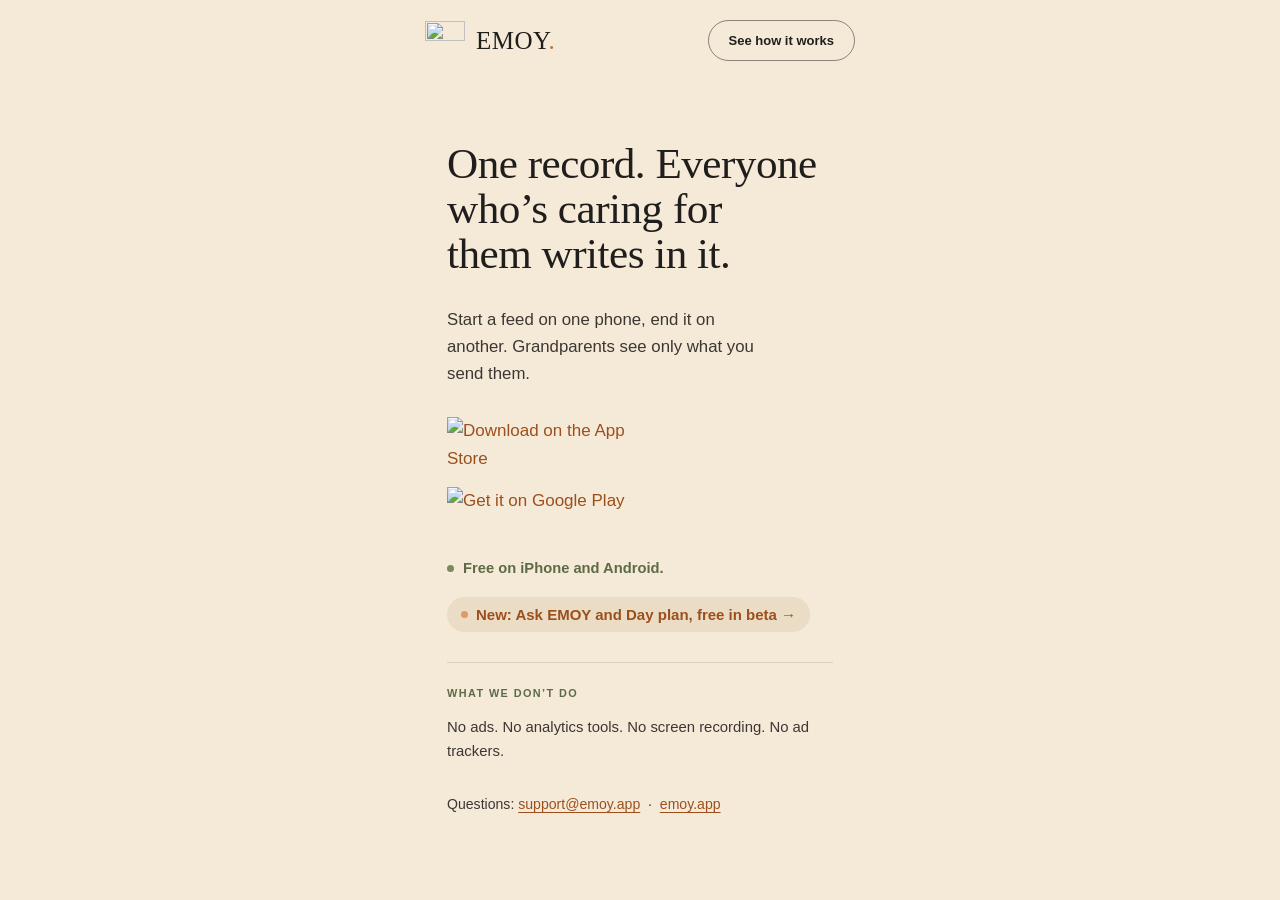
==== get.html @ 20e8880d "Publish site/ from norijoa/family-circle-app@e83fc0d Generated by the publish-site workflow. The sou" ====
<!doctype html>
<html lang="en">
<head>
<meta charset="utf-8">
<meta name="viewport" content="width=device-width, initial-scale=1">
<title>Get EMOY</title>
<meta name="description" content="EMOY — one shared baby record every caregiver writes to. You choose what leaves the household.">
<link rel="canonical" href="https://emoy.app/get">

<!-- link previews: this URL gets pasted into messages a lot -->
<meta property="og:title" content="Get EMOY">
<meta property="og:description" content="One shared baby record every caregiver writes to. You choose what leaves the household.">
<meta property="og:image" content="https://emoy.app/mark.png">
<meta property="og:url" content="https://emoy.app/get">
<meta property="og:type" content="website">
<meta name="twitter:card" content="summary">

<link rel="stylesheet" href="style.css">
<link rel="icon" href="icon.png">
<!-- Caprasimo + Figtree, SELF-HOSTED. The source draft of this page loaded them
     from fonts.googleapis.com, which would have put a third-party request on the
     one page that says "No ad trackers" four lines further down. That
     trade was already made once for the landing page — see the @font-face
     comment in style.css — and the answer is the same here. -->
<link rel="preload" href="fonts/figtree-latin-var.woff2" as="font" type="font/woff2" crossorigin>
<link rel="preload" href="fonts/caprasimo-latin-400.woff2" as="font" type="font/woff2" crossorigin>

<style>
/* This page carries the site's own header — brand left, one pill right — and
   nothing else of the site's chrome: no beta banner, no footer grid. (It was
   fully chrome-free until 2026-09-17; Ayden asked for the brand and the "See
   how it works" link to sit where they do on every other page.) It is a link
   target pasted into messages, so everything below the header is either a
   store link or a reason to tap one, and the layout is this page's own.

   body.lp is required, not decorative: style.css's legal-page layer is scoped
   to body:not(.lp) and carries a prefers-color-scheme dark mode. Without .lp a
   dark-mode visitor would get ink tokens under this page's cream design.

   Colour values are this page's own rather than var(--accent) and friends. They
   are the same hexes the .lp tokens hold today; keeping them literal is what
   the page was designed against, and it keeps a future token change from
   quietly restyling a conversion page nobody re-checks.

   The selector is body.lp.lp-get, NOT .lp-get: --ink, --body, --rule and the
   two sage tokens are also declared by body.lp (0,1,1) on this same element, so
   a bare .lp-get (0,1,0) loses every one of them. Caught by reading
   getComputedStyle out of the live page — --rule had already silently become
   the site's #ddcfb6 hairline instead of this page's translucent one. */
body.lp.lp-get{
  --cream:#f5ead8; --sand:#ebddc5; --ink:#201e1d; --body:#3c3733;
  --terra:#c67139; --terra-deep:#9c4f1d; --sage:#7a8a5e; --sage-deep:#5c6b45;
  --rule:rgba(60,55,51,.16);
}
/* Column, not centred: the site header sits at the top and main takes the rest
   and centres its own contents inside it. That keeps this page vertically
   centred the way it was while gaining the header every other page has. */
body.lp-get{
  background:var(--cream); color:var(--body);
  font:400 17px/1.6 "Figtree",-apple-system,"Segoe UI",sans-serif;
  min-height:100dvh; display:flex; flex-direction:column;
  -webkit-font-smoothing:antialiased;
}
/* The shared .site-header is built for a 1144px landing page; here it only has
   to agree with main's 430px column, so it borrows the same measure. */
.lp-get .site-header{max-width:474px; padding:20px 22px; width:100%}
/* style.css gives .nav width:100% below 560px so the landing page's SIX nav
   items get their own row under the brand. This header has one pill, and the
   ask was for it beside the mark, so it keeps its intrinsic width — (0,2,0)
   against that rule's (0,1,0), which wins regardless of the media query. */
.lp-get .nav{width:auto}
.lp-get main{
  width:100%; max-width:430px; margin:0 auto; flex:1;
  display:flex; flex-direction:column; justify-content:center; gap:30px;
  padding:16px 22px 40px;
}
/* margin-bottom:0 overrides .lp h1's heading gap — the stack's flex gap owns
   the spacing on this page, and the two would otherwise add up. */
.lp-get h1{
  font-family:Caprasimo,Georgia,serif; font-weight:400;
  font-size:clamp(2.1rem,8vw,2.7rem); line-height:1.04;
  letter-spacing:-.012em; color:var(--ink); text-wrap:balance; margin-bottom:0;
}
.lp-get .sub{font-size:1.05rem; color:var(--body); max-width:34ch}

/* align-items:flex-start so each badge sizes to its own content: both are
   fixed-aspect images that must not be stretched.
   gap:16px is not arbitrary: Apple and Google both ask for clear space of a
   QUARTER of the badge's height around it, and both badges are 54px tall.
   style.css makes the same allowance for .badge-note on the homepage. */
.lp-get .actions{display:flex; flex-direction:column; align-items:flex-start; gap:16px}

/* The two store badges, both exactly 182×54 like the homepage's: Google's
   official badge unmodified, and Apple's widened to Google's proportions from
   Apple's own paths (badges/app-store-wide.svg). Neither carries
   promoted/demoted styling because neither can: the artwork is fixed.
   Detection expresses rank by ORDER alone. */
.lp-get .store-link{display:inline-flex; align-items:center; border-radius:10px}
.lp-get .store-link img{display:block; height:54px; width:auto}
.lp-get .store-link:focus-visible{outline:2px solid var(--terra-deep); outline-offset:3px}

/* Order lives HERE, not in an inline style attribute. Inline beats every
   selector, so `style="order:1"` on the badge silently defeated the .android
   swap below — caught by reading the computed order in both states. */
.lp-get #btn-ios{order:1}
.lp-get #btn-android{order:2}

.lp-get .note{
  order:3;
  font-size:.92rem; color:var(--sage-deep); font-weight:600;
  display:flex; gap:9px; align-items:flex-start;
}
.lp-get .note .dot{
  width:7px;height:7px;border-radius:99px;background:var(--sage);
  flex:none;margin-top:.52em;
}

/* After the note whatever the platform order; the actions' 16px gap replaces
   the hero's margin-top. */
.lp-get .beta-teaser{order:4; margin-top:0}
.lp-get .beta-teaser:focus-visible{outline:2px solid var(--terra-deep); outline-offset:3px}

.lp-get .claims{
  border-top:1px solid var(--rule); padding-top:22px;
  display:flex; flex-direction:column; gap:7px;
}
.lp-get .claims p{font-size:.93rem; color:var(--body)}
.lp-get .claims b{
  display:block; font-size:.68rem; font-weight:700; letter-spacing:.13em;
  text-transform:uppercase; color:var(--sage-deep); margin-bottom:6px;
}
.lp-get footer{font-size:.88rem}
.lp-get footer a{color:var(--terra-deep); text-underline-offset:3px; text-decoration:underline}

/* platform swap. Default = the App Store badge first. JS moves Google Play
   first only when we detect Android, so with JS off or on a bot, everyone
   still gets both working badges. Both are official artwork that cannot
   restyle, so rank is carried by ORDER alone (this was ORDER for the badge
   and FILL for a text button until the Play badge arrived, 2026-10-16). */
.lp-get.android #btn-ios{order:2}
.lp-get.android #btn-android{order:1}
</style>
</head>

<body class="lp lp-get unknown">

<!-- The site's own header, same markup and classes as / and the old /invite,
     so the brand sits where it does on every other page. It replaces the 66px
     mark that used to float above the headline — the mark is in the header
     now, and showing it twice on one short page was the cost of not having a
     header at all. -->
<header class="site-header">
  <a class="brand" href="/">
    <img src="mark.png" alt="" width="40" height="40">
    <span class="wordmark">EMOY<span class="dot">.</span></span>
  </a>
  <nav class="nav" aria-label="About this app">
    <a class="pill pill-outline pill-sm" href="/">See how it works</a>
  </nav>
</header>

<main>

  <div>
    <h1>One record. Everyone who&rsquo;s caring for them writes in it.</h1>
  </div>
  <p class="sub">Start a feed on one phone, end it on another. Grandparents see only what you send them.</p>

  <div class="actions">

    <a class="store-link" id="btn-ios"
       href="https://apps.apple.com/us/app/emoy/id6805184110">
      <img src="badges/app-store-wide.svg" alt="Download on the App Store" width="182" height="54">
    </a>

    <!-- The public Play listing (live 2026-10-16), behind Google's official
         badge — the same treatment as the App Store badge above. It replaced
         the beta mailto every Android route used while Android was
         invite-only. No referrer or UTM: the site promises no analytics. -->
    <a class="store-link" id="btn-android"
       href="https://play.google.com/store/apps/details?id=com.ajltesting.familycircle">
      <img src="badges/google-play.svg" alt="Get it on Google Play" width="182" height="54">
    </a>

    <p class="note"><span class="dot"></span><span id="status">Free on iPhone and Android.</span></p>

    <!-- The homepage hero's teaser (Ayden, 2026-10-20), landing on the
         homepage's "What's new in 1.0.3" band. -->
    <a class="beta-teaser" href="/#s-new"><span class="beta-dot" aria-hidden="true"></span>New: Ask EMOY and Day plan, free in beta&nbsp;&rarr;</a>
  </div>

  <div class="claims">
    <p><b>What we don&rsquo;t do</b></p>
    <p>No ads. No analytics tools. No screen recording. No ad trackers.</p>
  </div>

  <footer>Questions: <a href="mailto:support@emoy.app">support@emoy.app</a> &nbsp;&middot;&nbsp; <a href="/">emoy.app</a></footer>

</main>

<script>
(function () {
  var ua = navigator.userAgent || "";
  var isIOS = /iPad|iPhone|iPod/.test(ua) ||
              (navigator.platform === "MacIntel" && navigator.maxTouchPoints > 1); // iPadOS
  var isAndroid = /Android/.test(ua);
  var b = document.body;

  // classList.add, not className =. The draft replaced the whole class
  // attribute, which here would drop `lp lp-get` and take the page's styling
  // with it. Same detection, same outcome, one class added.
  if (isIOS) {
    b.classList.remove("unknown");
    b.classList.add("ios");
    document.getElementById("status").textContent =
      "Free. On Android too — Google Play is below.";
  } else if (isAndroid) {
    b.classList.remove("unknown");
    b.classList.add("android");                    // promotes the Android button
    document.getElementById("status").textContent =
      "Free on Google Play. iPhone is on the App Store.";
  }
  // desktop, bots and JS-off keep the default: iOS primary, Android secondary,
  // both links working. Nothing is ever hidden behind detection.
})();
</script>
</body>
</html>
---- style.css ----
/* EMOY legal pages. Same Organic palette as the app (src/lib/theme.ts) so the
   privacy policy does not look like it belongs to a different product than the
   app that links to it. Values copied from the theme's light and dark sets. */
:root {
  --bg: #ebddc5;
  --card: #f5ead8;
  --text: #201e1d;
  --muted: #6b6357;
  --faint: #a19786;
  --kicker: #9c4f1d;
  --accent: #c67139;
  --hairline: #e0d2b8;

  /* Organic's space scale, which src/lib/theme.ts already carries value for
     value: 4.4 x {1,2,3,4,6,8}. The site had adopted Organic's COLOURS and
     nothing else, so every gap on the page was chosen per section. Named by
     the multiplier so the series is legible and so --space-10 reads as a
     member of it rather than another one-off: the two card grids need a step
     above 35.2, and 44 is the scale continued by its own ratio. */
  --space-1: 4.4px;
  --space-2: 8.8px;
  --space-3: 13.2px;
  --space-4: 17.6px;
  --space-6: 26.4px;
  --space-8: 35.2px;
  --space-10: 44px;

  /* Organic's type scale — the same system src/lib/theme.ts and the app
     already use: 13 · 16 · 20 · 25 · 32 · 42, a ~1.27 modular ratio, with
     Organic's 15px body alongside it. The site had adopted Organic's COLOURS
     and its space scale and nothing else, so all 15 of its font-size clamps
     were chosen per section and no two shared a ratio.

     --type-7 (53) is the scale continued by its own ratio, for the hero only.
     The step above it (~68) is deliberately absent: h1 was already tried at
     70px and cut back on 2026-09-09 for shouting, and 62 -> 53 continues that
     decision rather than reopening it. */
  --type-1: 13px;
  --type-2: 16px;
  --type-3: 20px;
  --type-4: 25px;
  --type-5: 32px;
  --type-6: 42px;
  --type-7: 53px;
  --type-body: 15px;

  /* Fluid roles. Every clamp interpolates between two ADJACENT scale steps,
     so both ends land on the scale; the vw term now only decides where
     between them a given width falls, and can no longer invent a size. */
  --t-hero: clamp(var(--type-6), 7.6vw, var(--type-7));
  --t-display: clamp(var(--type-5), 4.8vw, var(--type-6));
  --t-h2: clamp(var(--type-4), 4.2vw, var(--type-5));
  --t-h3: clamp(var(--type-3), 3vw, var(--type-4));
  --t-h4: clamp(var(--type-2), 1.6vw, var(--type-3));
  --t-lede: clamp(var(--type-2), 1.5vw, var(--type-3));
  --t-body: var(--type-2);
  --t-pill: clamp(var(--type-body), 1.6vw, var(--type-2));
}
@media (prefers-color-scheme: dark) {
  :root {
    --bg: #211d19;
    --card: #2b2621;
    --text: #f0e6d6;
    --muted: #c8bba7;
    --faint: #9d9082;
    --kicker: #e09a63;
    --accent: #e09a63;
    --hairline: #3a332c;
  }
}
* { box-sizing: border-box; }
body:not(.lp) {
  margin: 0;
  background: var(--bg);
  color: var(--text);
  font: 16px/1.65 -apple-system, BlinkMacSystemFont, "Segoe UI", Helvetica, Arial, sans-serif;
  -webkit-text-size-adjust: 100%;
}
body:not(.lp) header, body:not(.lp) main, body:not(.lp) footer { max-width: 720px; margin: 0 auto; padding: 0 22px; }
body:not(.lp) header { padding-top: 34px; padding-bottom: 10px; }
.brand { display: inline-flex; align-items: center; gap: 10px; text-decoration: none; }
/* The mark was a hard 34px and the wordmark a hard 19px, which is legible in a
   desktop header and nearly invisible on a phone — the width/height attributes
   in the HTML are intrinsic hints, and nothing was overriding them. Both now
   scale with the viewport, clamped so they never outgrow the header either. */
.brand img { width: clamp(32px, 8.5vw, 40px); height: auto; }
/* The legal pages go dark with the system, and the day mark is ink on
   transparent: invisible on --bg #211d19 (2026-09-30). They swap in the app's
   own night mark (assets/icon/emoy-mark-night@3x.png) with <picture>. The
   <picture> is the flex item, so it must not sit on a text baseline. */
.brand picture { display: flex; }
.wordmark {
  font-size: var(--t-h3); font-weight: 700;
  letter-spacing: .5px; color: var(--text);
}
.dot { color: var(--accent); }
body:not(.lp) main { padding-bottom: 40px; }
body:not(.lp) h1 { font-size: var(--type-5); line-height: 1.25; margin: 26px 0 6px; }
body:not(.lp) h2 { font-size: var(--type-3); margin: 36px 0 8px; }
body:not(.lp) h3 { font-size: var(--type-2); margin: 26px 0 6px; }
body:not(.lp) p { margin: 12px 0; }
body:not(.lp) ul { margin: 12px 0; padding-left: 22px; }
body:not(.lp) li { margin: 6px 0; }
body:not(.lp) a { color: var(--kicker); }
body:not(.lp) code {
  background: var(--card); border-radius: 5px; padding: 1px 5px;
  font-size: .9em; font-family: ui-monospace, SFMono-Regular, Menlo, monospace;
}
body:not(.lp) blockquote {
  margin: 18px 0; padding: 14px 18px; background: var(--card);
  border-left: 3px solid var(--accent); border-radius: 0 12px 12px 0;
  color: var(--muted);
}
/* Tables must scroll rather than force the page sideways on a phone. */
body:not(.lp) table {
  display: block; overflow-x: auto; width: 100%;
  border-collapse: collapse; margin: 18px 0; font-size: var(--type-body);
}
body:not(.lp) th, body:not(.lp) td { text-align: left; padding: 9px 14px 9px 0; border-bottom: 1px solid var(--hairline); }
body:not(.lp) th { color: var(--muted); font-size: var(--type-1); text-transform: uppercase; letter-spacing: 1px; }
body:not(.lp) footer {
  border-top: 1px solid var(--hairline); padding-top: 18px; padding-bottom: 44px;
  color: var(--faint); font-size: var(--type-1);
  display: flex; flex-wrap: wrap; gap: 18px;
}
body:not(.lp) footer a { color: var(--muted); text-decoration: none; }
body:not(.lp) footer a:hover { color: var(--kicker); }

/* ═══════════════════════════════════════════════════════════════════════════
   LANDING PAGE (body.lp) — site/index.html

   Everything above is the two generated legal pages and is scoped to
   body:not(.lp). The split matters for one specific reason: the legal pages
   have a prefers-color-scheme dark mode and this page deliberately does not
   (the night variant was explored and cancelled). Sharing one unscoped
   `body { background: var(--bg) }` would have handed a dark-mode visitor an
   ink background under light-mode tokens.

   Values are the app's shipped ones from src/lib/theme.ts. The site matches
   the app, not the other way round.
   ═══════════════════════════════════════════════════════════════════════════ */

/* Self-hosted, latin subset only. The page's privacy section says there are no
   third-party trackers on it; loading the stylesheet from Google left one
   external request on exactly that page. No cookies were involved, but the
   request still left the visitor's browser, and the honest fix costs 40 KB.

   Figtree is a VARIABLE font — one file covers 400-800, which is why there are
   two files here and not six. */
@font-face {
  font-family: "Caprasimo"; font-style: normal; font-weight: 400; font-display: swap;
  src: url("fonts/caprasimo-latin-400.woff2") format("woff2");
}
@font-face {
  font-family: "Figtree"; font-style: normal; font-weight: 400 800; font-display: swap;
  src: url("fonts/figtree-latin-var.woff2") format("woff2");
}

body.lp {
  /* Light ground */
  --ground: #f5ead8;
  --surface: #ebddc5;
  --surface-2: #e0d0b4;
  --ink: #201e1d;
  --body: #3c3733;
  --muted: #6b6357;
  --faint: #a19786;
  --rule: #ddcfb6;
  --rule-on-surface: #e0d2b8;
  --accent: #c67139;
  --accent-deep: #9c4f1d;
  --sage: #7a8a5e;
  --sage-deep: #5c6b45;

  /* Ink ground — the privacy section only */
  --ink-ground: #211d19;
  --ink-surface: #2b2621;
  --ink-cream: #f0e6d6;
  --ink-secondary: #d5c9b5;
  --ink-muted: #9d9082;
  --ink-accent: #e09a63;

  /* One horizontal padding value, shared by the sections and by the phone
     rail's negative margin — they have to agree or the rail will not bleed
     cleanly to the page edge. */
  --pad-x: clamp(20px, 5vw, 48px);
  --pad-y: clamp(44px, 4.6vw, 66px);
  --measure: 1144px;
  /* Prose gets its own width, in CHARACTERS rather than pixels. --measure is
     the GRID's width and is right for a three-card row; running a paragraph
     to the same edge gave ~100-character lines, which is roughly a third
     wider than anyone reads comfortably. */
  --measure-prose: 58ch;

  margin: 0;
  background: var(--ground);
  color: var(--body);
  font: 400 16px/1.6 "Figtree", system-ui, -apple-system, sans-serif;
  -webkit-text-size-adjust: 100%;
}

.lp *, .lp *::before, .lp *::after { box-sizing: border-box; }
.lp h1, .lp h2, .lp h3 {
  font-family: "Caprasimo", Georgia, serif;
  font-weight: 400;               /* Caprasimo ships one weight; never bold it */
  color: var(--ink);
}
/* THE RESETS WEIGH NOTHING. `.lp p` and `.lp ul, .lp ol` were (0,1,1), so
   every single-class rule that gave a p, ul or ol a margin lost to them,
   whatever the source order — fifteen declared margins had never rendered
   (every kicker's gap, the role lists, the signature, the exception box...),
   and `.band > *` lost its centring on text but not on grids, which put the
   page on three left edges. :where() drops the resets to (0,0,1), so any
   class rule now beats them as written. `.lp a` is left as it was: every
   rule that fought it has already been qualified, and none is dead. */
:where(.lp) :where(h1, h2, h3, p, ul, ol) { margin: 0; }
:where(.lp) :where(ul, ol) { padding: 0; list-style: none; }
/* SPACE AFTER A HEADING TRACKS THE HEADING, at about 0.43 of its own size —
   the ratio h1 already used (26 under 62px) and the only one on this page that
   looks deliberate. It was inverted before: h1 got 26, h3 got 8-12, and h2 got
   NOTHING in five places, so the largest type had the least air. And every
   value was a fixed px sitting under fluid type, so a 38px h1 on mobile got
   the same 26 as a 62px one. Both ends of each clamp are scale steps, so the
   space is fluid the way the type is. */
.lp h1 { font-size: var(--t-hero); line-height: 1.02; letter-spacing: -.5px;
         margin-bottom: clamp(var(--space-4), 2.1vw, var(--space-6)); }
.lp h2 { font-size: var(--t-h2); line-height: 1.12; text-wrap: pretty; max-width: 20em;
         margin-bottom: clamp(var(--space-3), 1.4vw, var(--space-4)); }
.lp h2.h2-village { font-size: var(--t-display); line-height: 1.08; max-width: 18em; }
.lp h3 { font-size: var(--t-h4); line-height: 1.25; margin-bottom: var(--space-2); }
.lp a { color: var(--accent-deep); text-decoration: none; }
.lp a:hover { color: var(--accent); }
.lp img { max-width: 100%; }

html { scroll-behavior: smooth; }

.kicker {
  font: 600 12px/1 "Figtree", sans-serif; letter-spacing: .14em;
  text-transform: uppercase; color: var(--accent-deep); margin-bottom: 10px;
}
/* Body rises, headings come down: the ratio was ~2.9:1, which is why the
   headings shouted and the copy whispered. Now ~2.2:1. */
.lede { font-size: var(--t-lede); line-height: 1.6; color: var(--body); text-wrap: pretty; max-width: var(--measure-prose); }
/* Its margin-top was DEAD — (0,1,0) against `.lp p` (0,1,1), so it never
   rendered — and all three uses follow an h2, which now owns that gap. */
.lede-wide { max-width: var(--measure-prose); }
.para { font-size: var(--t-body); line-height: 1.62; color: var(--body); text-wrap: pretty; max-width: var(--measure-prose); }
.para + .para { margin-top: 12px; }

/* ── Bands ───────────────────────────────────────────────────────────────── */
/* THE COLUMN IS THE BAND'S OWN PADDING. The gutter is the page padding, or
   whatever centres a --measure column, whichever is larger — so every child
   starts on the header's left edge with nothing to centre, and prose keeps its
   own 58ch measure by simply being narrower. This replaces `.band > *
   { max-width; margin-inline: auto }`, which centred the grids but not the
   text: 100px apart at 1440, 340px at 1920. The header uses the same gutter,
   and the value is identical to --pad-x at every width below 1240px. */
.lp { --gutter: max(var(--pad-x), calc((100% - var(--measure)) / 2)); }
.band { padding: var(--pad-y) var(--gutter); scroll-margin-top: 24px; }
.band.ink { background: var(--ink-ground); }
.band.ink h2, .band.ink h3 { color: var(--ink-cream); }
.band.ink .lede, .band.ink .para { color: var(--ink-secondary); }
.band.ink .kicker { color: var(--ink-accent); }

/* ── Beta banner + header ────────────────────────────────────────────────── */
.beta-banner {
  background: var(--ink); color: var(--ink-cream);
  font: 500 14px/1.5 "Figtree", sans-serif;
  padding: 11px var(--pad-x);
  display: flex; gap: 10px; align-items: center; justify-content: center;
  text-align: center;
}
/* `.lp .beta-banner a`, not `.beta-banner a`: `.lp a` is (0,1,1) and would
   otherwise paint the link --accent-deep on the ink ground. */
.lp .beta-banner a { color: var(--ink-accent); text-decoration: underline; text-underline-offset: 2px; }
.lp .beta-banner a:hover { color: var(--ink-cream); }
.beta-dot {
  width: 7px; height: 7px; border-radius: 999px; background: var(--ink-accent);
  flex: 0 0 auto; animation: emoyPulse 2.4s ease-in-out infinite;
}
.site-header {
  display: flex; flex-wrap: wrap; align-items: center; justify-content: space-between; gap: 14px 16px;
  /* Full-bleed with the bands' gutter, not a centred max-width box: the
     sticky header's background only covered the box, so on a wide screen the
     ink privacy band showed through down both sides. Same content edges.
     margin-inline stays for /get, which caps this header at 474px and relies
     on it to centre; here, with no max-width, it resolves to 0. */
  padding: 22px var(--gutter); margin-inline: auto;
}
.lp .brand { display: flex; align-items: center; gap: 11px; }
.lp .wordmark {
  font-family: "Caprasimo", Georgia, serif; font-weight: 400;
  font-size: var(--t-h3); letter-spacing: .5px; color: var(--ink);
}
.lp .dot { color: var(--accent); }
.nav { display: flex; align-items: center; gap: clamp(14px, 2.4vw, 30px); }
.nav-desktop { display: flex; align-items: center; gap: clamp(14px, 2.4vw, 30px); }
.nav-desktop a, .nav-mobile a { font: 500 15px/1 "Figtree", sans-serif; color: var(--muted); }
.nav-desktop a:hover, .nav-mobile a:hover { color: var(--accent-deep); }
.nav-mobile { display: none; position: relative; }
.nav-mobile > summary {
  list-style: none; cursor: pointer;
  font: 500 15px/1 "Figtree", sans-serif; color: var(--muted);
  padding: 10px 2px;
}
.nav-mobile > summary::-webkit-details-marker { display: none; }
.nav-mobile > summary { white-space: nowrap; }
.nav-mobile > summary::after { content: " ▾"; }
.nav-mobile[open] > summary::after { content: " ▴"; }
.nav-mobile > ul {
  position: absolute; z-index: 20; top: calc(100% + 8px); left: 0; min-width: 190px;
  background: var(--ground); border: 1px solid var(--rule); border-radius: 16px;
  padding: 8px; box-shadow: 0 14px 30px rgba(32, 30, 29, .14);
}
.nav-mobile > ul a { display: block; padding: 11px 12px; border-radius: 10px; }
.nav-mobile > ul a:hover { background: var(--surface); }

/* ── Pills ───────────────────────────────────────────────────────────────── */
.pill {
  display: inline-flex; align-items: center; justify-content: center;
  border-radius: 999px; font: 700 14px/1 "Figtree", sans-serif;
  padding: 12px 20px; white-space: nowrap;
}
/* EVERY PILL COLOUR RULE IS QUALIFIED `.lp `, AND THAT IS LOAD-BEARING.
   `.lp a` is (0,1,1) and a bare `.pill-solid` is (0,1,0), so for as long as
   these rules went unqualified NONE of their colours applied: every pill
   label rendered as --accent-deep inherited from `.lp a`. On the solid pill
   that is #9c4f1d on #c67139 — terracotta on terracotta, 1.64:1 — which is
   why the buttons were hard to read, and why every contrast figure argued
   about before 2026-09-10 described a value that was never on screen.
   Confirmed from getComputedStyle, not from reading the cascade. */
/* The label is a TONED NEAR-BLACK, deliberately not --ink and deliberately not
   pure black. On the #c67139 fill, --ink (#201e1d) measures 4.60:1 — it passes
   AA and still read as hard work, because thin dark type on a saturated
   mid-tone loses its edges before the ratio says it should. #0e0c0b is 5.41:1,
   about two thirds of the total headroom, while keeping the same warm channel
   spread as --ink so it stays in the family. Pure black would reach 5.82:1 and
   is the ceiling, but Organic asks for subtly-toned blacks and this would have
   been the only #000 on the site.

   The fill is the binding constraint, and it was tested rather than assumed.
   Nothing colourful survives on it: Organic's own darkest terracotta step
   (#402310) is 3.97:1 and the darkest neutral (#2e2b25) is 3.91:1, both
   failing. A cream label — the conventional knockout, and the better-looking
   option — is 3.03:1 here and does not reach AA until the fill darkens to
   #a45522, which is 81% of the way to --accent-deep. Light-on-dark was tried
   at --accent-deep and reverted: 4.97:1, and too heavy and brown for a warm
   page. None of these labels reach WCAG's large-text size, so the 3:1
   allowance never applies to any of them.

   Hover keeps cream because #9c4f1d is dark enough for it (4.97:1). */
.lp .pill-solid { background: var(--accent); color: #0e0c0b; }
.lp .pill-solid:hover { background: var(--accent-deep); color: var(--ground); }
/* The hero's "See how it works" only: WHITE label on a deeper terracotta
   (Ayden, 2026-10-16, so it stands out under the two black store badges).
   White on --accent is 3.61:1 and fails AA at this size, so the fill steps
   down to #a85a26: white 5.05:1. Hover keeps white on --accent-deep, 5.92:1.
   The other filled pills, and the "End feed" button in the app mock-up, keep
   the near-black label above. */
.lp .hero .cta-row .pill-solid { background: #a85a26; color: #fff; }
.lp .hero .cta-row .pill-solid:hover { background: var(--accent-deep); color: #fff; }
/* .22 composited on the cream ground is 1.56:1 — a UI boundary needs 3:1, and
   Organic's own guidance says not to draw hairline-only geometry. .50 is the
   first alpha that passes, at 3.12:1. The label was never the problem: it is
   already 600 weight at 13.95:1. */
.lp .pill-outline { border: 1.5px solid rgba(32, 30, 29, .50); color: var(--ink); }
.lp .pill-outline:hover { border-color: var(--accent); color: var(--accent-deep); }
.lp .pill-outline-ink { border: 1.5px solid rgba(240, 230, 214, .40); color: var(--ink-cream); padding: 15px 24px; font-size: var(--type-body); }  /* .30 was 2.42:1 on the ink ground; .40 is 3.28:1 */
.lp .pill-outline-ink:hover { border-color: var(--ink-accent); color: var(--ink-accent); }
.pill-lg { font-size: var(--t-pill); padding: 17px 26px; }
.pill-sm { font-size: var(--type-1); padding: 13px 20px; }
.cta-row { display: flex; flex-wrap: wrap; gap: 14px; margin-top: 30px; }

/* ── 1. Hero ─────────────────────────────────────────────────────────────── */
.hero {
  display: grid; grid-template-columns: 1.06fr .94fr; gap: 40px; align-items: center;
  padding: clamp(36px, 5vw, 56px) var(--pad-x) clamp(48px, 7vw, 72px);
  max-width: calc(var(--measure) + 2 * var(--pad-x)); margin-inline: auto;
}
.hero .lede { max-width: 30em; }   /* the 26px moved onto h1, which owns it */
/* The store badges, both exactly 182×54. site/badges/google-play.svg is
   Google's official badge, unmodified (Partner Marketing Hub, English web SVG).
   app-store-wide.svg is Apple's (app-store.svg, developer.apple.com) widened to
   Google's proportions from Apple's own paths, so the pair matches in width as
   well as height (Ayden, 2026-10-16). Apple asks for at least 40px, Google for
   at least 28px and for its badge to be no smaller than another store's beside
   it. Both ask for clear space of a quarter of the height (13.5px), which the
   cta-row's 14px gap provides. */
/* The hero's CTAs are a column as wide as the badge row (Ayden, 2026-10-16):
   the two badges side by side on top, "See how it works" stretched to their
   combined width below. fit-content caps at the hero copy's width, so on a
   phone the badge row wraps (one badge per line) and the pill is full width. */
.hero .cta-row { flex-direction: column; width: fit-content; max-width: 100%; }
.store-row { display: flex; flex-wrap: wrap; gap: 14px; }
.store-link { display: inline-flex; align-items: center; }
.store-link img { display: block; height: 54px; width: auto; }
/* `.lp .badge-note`, not `.badge-note`: `.lp p` (0,1,1) zeroed this margin, which
   put the note inside the App Store badge's clear space (Apple asks for a
   quarter of the badge's height; --space-4 is 17.6px against a 54px badge). */
.lp .badge-note { margin-top: var(--space-4); font-size: var(--type-1); line-height: 1.6; color: var(--muted); max-width: 34em; }

.hero-cards { position: relative; display: flex; flex-direction: column; gap: 18px; padding: 24px 0; }
.blob { position: absolute; border-radius: 999px; z-index: 0; }
.blob-lg { right: -8px; top: 0; width: 430px; height: 430px; background: #e3d0b0; }
.blob-sm { left: -16px; bottom: 0; width: 168px; height: 168px; background: #dfd7c0; }

.card { background: var(--ground); border-radius: 22px; padding: 22px; }
.hero-cards .card { position: relative; z-index: 1; box-shadow: 0 18px 40px rgba(32, 30, 29, .16); }
.card-timer { width: min(404px, 100%); animation: emoyBreath 7s ease-in-out infinite; }
.card-milestone { width: min(428px, 100%); align-self: flex-end; }
.card-head { display: flex; align-items: center; justify-content: space-between; gap: 12px; }
.card-eyebrow { font: 600 12px/1.3 "Figtree", sans-serif; letter-spacing: .14em; text-transform: uppercase; color: var(--accent-deep); }
.card-eyebrow-sage { color: var(--sage-deep); }
.card-meta { font: 500 13px/1.4 "Figtree", sans-serif; color: var(--muted); }
.card-head .card-meta { flex: 0 0 auto; white-space: nowrap; }
.running { display: flex; align-items: center; gap: 7px; font: 600 12px/1 "Figtree", sans-serif; color: var(--muted); }
.dot-pulse { width: 7px; height: 7px; border-radius: 999px; background: var(--accent); animation: emoyPulse 1.8s ease-in-out infinite; }
.timer {
  margin: 12px 0 4px; font-family: "Caprasimo", Georgia, serif;
  font-size: var(--t-hero); line-height: 1; color: var(--ink);
  font-variant-numeric: tabular-nums;
}
.card-body { margin-top: 8px; font-size: var(--type-body); line-height: 1.5; color: var(--muted); }
.card-actions { display: flex; flex-wrap: wrap; gap: 8px; margin-top: 16px; }
.milestone-name { margin-top: 12px; font-family: "Caprasimo", Georgia, serif; font-size: var(--t-h3); line-height: 1.1; color: var(--ink); }
.range-note { margin-top: 6px; font: 500 13px/1.4 "Figtree", sans-serif; color: var(--sage-deep); }
.tile-row { display: flex; gap: 6px; margin-top: 14px; }
.tile { position: relative; overflow: hidden; flex: 1; aspect-ratio: 1; border-radius: 12px; background: var(--rule); }
.tile img { position: absolute; inset: 0; width: 100%; height: 100%; object-fit: cover; }
.reacted { display: flex; align-items: center; gap: 12px; margin-top: 16px; }
.avatars { display: flex; }
.avatar { width: 30px; height: 30px; border-radius: 999px; color: var(--ground); font: 700 12px/30px "Figtree", sans-serif; text-align: center; }
.avatar + .avatar { margin-left: -9px; border: 2px solid var(--ground); }
.avatar-sage { background: var(--sage); }
.avatar-blue { background: #5f7583; }
.avatar-terra { background: var(--accent); }
.reacted-text { flex: 1; font: 500 14px/1.4 "Figtree", sans-serif; color: var(--body); }

/* ── 2. Our story ────────────────────────────────────────────────────────── */
.story-grid { display: grid; grid-template-columns: 1.1fr .9fr; gap: 52px; align-items: center; }
.signature { margin-top: 18px; font: 600 14px/1.5 "Figtree", sans-serif; color: var(--muted); }
.story-photo { margin: 0; background: var(--surface-2); border-radius: 220px 220px 28px 28px; overflow: hidden; }
.story-photo img {
  display: block; width: 100%; height: clamp(300px, 62vw, 440px);
  object-fit: cover; filter: saturate(.85);
}

/* ── 3. What it is ───────────────────────────────────────────────────────── */
.what-grid { display: grid; grid-template-columns: 1.15fr .85fr; gap: 24px; margin-top: var(--space-10); align-items: start; }
.day-card { background: var(--surface); padding: 24px; }
.day-head { display: flex; align-items: baseline; justify-content: space-between; gap: 14px; flex-wrap: wrap; }
.day-date { font-family: "Caprasimo", Georgia, serif; font-size: var(--type-3); color: var(--ink); }
.day-meta { font: 600 11px/1.3 "Figtree", sans-serif; letter-spacing: .12em; text-transform: uppercase; color: var(--muted); }
.rows { display: flex; flex-direction: column; gap: 8px; margin-top: 18px; }
.row {
  position: relative; display: flex; align-items: center; gap: 10px;
  background: var(--tile-bg); border-radius: 14px; padding: 11px 14px;
}
.rail { align-self: stretch; flex: 0 0 4px; border-radius: 999px; background: var(--rail); }
/* A FIXED SLOT, not an inline icon. The four glyphs have different natural
   widths, so a shared slot keeps every row's text starting on the same line —
   the same reason EntryCard.tsx uses one in the app. The colour is --tile-fg
   (the app's categoryTextColor), deliberately NOT the rail colour: the rail is
   the saturated identity, the glyph has to stay legible on the tint. */
.row-icon { flex: 0 0 19px; display: flex; align-items: center; justify-content: center; color: var(--tile-fg); }
.row-glyph { width: 17px; height: 17px; display: block; }
.row-main { flex: 1; min-width: 0; }
.row-time { display: block; font: 500 15px/1.35 "Figtree", sans-serif; color: var(--ink); }
.row-qual { display: block; font: 400 12px/1.4 "Figtree", sans-serif; color: var(--muted); }
.row-right { display: flex; align-items: center; gap: 8px; flex: 0 0 auto; }
.row-value { font: 600 15px/1 "Figtree", sans-serif; color: var(--tile-fg); font-variant-numeric: tabular-nums; }
.chip { background: rgba(255, 255, 255, .55); border-radius: 999px; padding: 5px 10px; font: 600 11px/1 "Figtree", sans-serif; color: var(--tile-fg); }
.row-live { box-shadow: inset 0 0 0 1.5px rgba(140, 73, 26, .35); }
.row-live .rail { animation: emoyPulse 2.6s ease-in-out infinite; }
/* `.lp ul` (0,1,1) out-specifies a bare `.legend` (0,1,0) and zeroes margin
   AND padding whatever the source order — which is why the 18px/16px written
   here originally never rendered and the legend sat flush against the last
   row. Qualified with .lp so it actually wins. Same class of collision as the
   `.band > *` one further up; specificity, not order, is the trap here. */
.lp .legend { display: flex; flex-wrap: wrap; gap: 8px 18px; margin-top: 26px; padding-top: 20px; border-top: 1px solid var(--rule-on-surface); }
.legend li { display: flex; align-items: center; gap: 7px; font: 500 13px/1 "Figtree", sans-serif; color: var(--muted); }
.swatch { width: 9px; height: 9px; border-radius: 999px; }   /* round, as the app draws them */
.day-close { margin-top: 14px; font-size: var(--type-1); line-height: 1.6; color: var(--muted); }
.what-side { display: flex; flex-direction: column; gap: 24px; }
.what-side .card { background: var(--surface); }

/* ── 4. Who sees what ────────────────────────────────────────────────────── */
.roles { display: grid; grid-template-columns: repeat(3, 1fr); gap: 18px; align-items: stretch; margin-top: var(--space-10); }
.role { background: var(--surface); border-top: 5px solid var(--role); display: flex; flex-direction: column; }
.role-kicker { font: 600 13px/1 "Figtree", sans-serif; letter-spacing: .16em; text-transform: uppercase; color: var(--role-kicker); }
.role-line { margin-top: 10px; font-family: "Caprasimo", Georgia, serif; font-size: var(--type-3); line-height: 1.2; color: var(--ink); }
.role .para { margin-top: 12px; font-size: var(--type-body); }
.role-list { margin-top: 16px; padding-top: 14px; border-top: 1px solid var(--rule-on-surface); display: flex; flex-direction: column; gap: 7px; }
.role-list li { font: 500 15px/1.45 "Figtree", sans-serif; color: var(--body); padding-left: 20px; position: relative; }
.role-list li::before { position: absolute; left: 0; }
.role-list .yes::before { content: "✓"; color: var(--sage-deep); }
.role-list .no::before { content: "—"; color: var(--faint); }
.share-chips { display: flex; flex-wrap: wrap; gap: 7px; margin-top: 14px; }
.share-chips li { background: var(--ground); border-radius: 999px; padding: 7px 13px; font: 600 13px/1 "Figtree", sans-serif; color: var(--sage-deep); }
.outsiders {
  margin-top: 22px; border: 1px solid var(--rule); border-radius: 18px;
  padding: 16px 20px; font-size: var(--type-body); line-height: 1.6; color: var(--muted);
}
.outsiders strong { color: var(--ink); font-weight: 700; }

/* ── 5. On the phone ─────────────────────────────────────────────────────── */
.phones { display: grid; grid-template-columns: repeat(3, 1fr); gap: 34px; margin-top: var(--space-10); }
.phone { display: flex; flex-direction: column; }
.phone-bezel { background: var(--ink); border-radius: 38px; padding: 9px; box-shadow: 0 18px 40px rgba(32, 30, 29, .2); }
/* Real screenshots now, not a hand-built mock — so the screen is sized by the
   image's own aspect (760x1644) rather than the old fixed 660px, which existed
   to bound the fake UI and would crop a real capture. */
.phone-screen { background: var(--surface); border-radius: 31px; overflow: hidden; display: block; }
.phone-shot { display: block; width: 100%; height: auto; }

/* ── 6. How it works ─────────────────────────────────────────────────────── */
/* `.lp` PREFIX IS LOAD-BEARING: bare `.steps` is (0,1,0) and loses to
   `.lp ul, .lp ol` (0,1,1), so the 40px here computed to 0 and never once
   rendered. Same trap as `.legend`, third instance on this file. Revived at
   --space-10 to match .phones, the structurally identical card grid. */
.lp .steps { display: grid; grid-template-columns: repeat(3, 1fr); gap: 18px;
             margin-top: var(--space-10); align-items: stretch; }
.step { background: var(--surface); }
.step-num {
  display: inline-flex; align-items: center; justify-content: center;
  width: 38px; height: 38px; border-radius: 999px;
  background: var(--accent); color: var(--ground);
  font-family: "Caprasimo", Georgia, serif; font-size: var(--type-3); margin-bottom: 14px;
}

/* ── 3b. What's new ──────────────────────────────────────────────────────── */
/* Beta features as rows: copy beside a looping screen in the site's phone
   frame. The second row flips, so the band reads left-right-left rather than
   as a grid (slightly asymmetric, like the hero). */
.beta-row { display: grid; grid-template-columns: minmax(0, 1fr) minmax(0, 320px); gap: 48px; align-items: center; margin-top: var(--space-10); max-width: 900px; }
.beta-row-flip { grid-template-columns: minmax(0, 320px) minmax(0, 1fr); margin-left: auto; }
.beta-row-flip .beta-phone { order: -1; }
.beta-copy .card-eyebrow { margin-bottom: 10px; }
.beta-copy h3 { margin-bottom: 8px; }
.beta-phone { margin: 0; width: 100%; max-width: 320px; }
.beta-phone video { background: var(--surface); }
.beta-cta { margin-top: var(--space-10); }
.lp .beta-cta .badge-note { margin-top: 12px; }
.new-offline { margin-top: 32px; max-width: 46em; background: var(--surface); }
.new-offline h3 { margin: 8px 0 8px; }
.new-note {
  margin-top: 24px; padding: 18px 20px; border-radius: 18px;
  border: 1px solid var(--rule, rgba(60,55,51,.16));
  font-size: var(--type-body); line-height: 1.65; color: var(--body); max-width: 60em;
}
.lp .beta-teaser {
  display: inline-flex; align-items: center; gap: 8px; margin-top: 14px;
  padding: 8px 14px; border-radius: 999px; background: var(--surface);
  font: 600 15px/1.3 "Figtree", sans-serif; color: var(--accent-deep);
}
.lp .beta-teaser:hover { color: var(--accent); }
.beta-teaser .beta-dot { flex: 0 0 auto; }
/* A phone column (346px on /get at 390) is narrower than the pill at 15px: 14px
   keeps it on one line there, and the nbsp before the arrow means a narrower
   phone wraps the words, never the arrow alone. 13px is the site's floor. */
@media (max-width: 400px) { .lp .beta-teaser { font-size: 14px; padding: 8px 12px; } }
@media (max-width: 900px) {
  .beta-row, .beta-row-flip { grid-template-columns: 1fr; gap: 20px; margin-left: 0; }
  .beta-row-flip .beta-phone { order: 0; }
  .beta-phone { max-width: 300px; }
}

/* ── 7. Privacy ──────────────────────────────────────────────────────────── */
.privacy-grid { display: grid; grid-template-columns: repeat(2, 1fr); gap: 18px; margin-top: var(--space-10); }
.band.ink .card { background: var(--ink-surface); }
.band.ink .card h3 { font-size: var(--t-h4); }
.exception {
  margin-top: 24px; padding: 18px 20px; border-radius: 18px;
  border: 1px solid rgba(240, 230, 214, .16);
  font-size: var(--type-body); line-height: 1.65; color: var(--ink-muted); max-width: 60em;
}
.band.ink .cta-row { margin-top: 26px; }

/* ── 8. Questions ────────────────────────────────────────────────────────── */
/* Left on the page's edge, like every other band — it was the only block that
   centred, so its kicker sat 300px left of it. Questions step down to --t-h3:
   at --t-h2 each one was the size of a section title, four in a row. */
.faq { display: flex; flex-direction: column; gap: 30px; margin-top: var(--space-2); max-width: 46em; }
.faq-item h3 { font-size: var(--t-h3); line-height: 1.12;
               margin-bottom: clamp(var(--space-2), 1.05vw, var(--space-3)); }

/* ── 9. Footer ───────────────────────────────────────────────────────────── */
.site-footer {
  background: var(--ground); border-top: 1px solid var(--rule);
  padding: var(--pad-y) var(--pad-x) clamp(30px, 4vw, 44px);
}
.footer-grid {
  display: grid; grid-template-columns: 1.2fr .8fr; gap: 34px;
  max-width: var(--measure); margin-inline: auto;
}
.footer-grid .para { margin-top: 16px; max-width: 34em; font-size: var(--type-body); }
.mail { font: 600 17px/1.5 "Figtree", sans-serif; }
.footer-note { margin-top: 10px; font-size: var(--type-1); color: var(--muted); }
.footer-links { display: flex; flex-direction: column; gap: 10px; }
.footer-links a { font: 500 15px/1.5 "Figtree", sans-serif; color: var(--muted); }
.footer-links a:hover { color: var(--accent-deep); }
.footer-tag {
  max-width: var(--measure); margin: clamp(30px, 4vw, 44px) auto 0;
  padding-top: 20px; border-top: 1px solid var(--rule);
  font-family: "Caprasimo", Georgia, serif; font-size: var(--t-h3); color: var(--faint);
}

/* ── Motion ──────────────────────────────────────────────────────────────── */
@keyframes emoyPulse { 0%, 100% { opacity: 1; transform: scale(1); } 50% { opacity: .45; transform: scale(.82); } }
@keyframes emoyBreath { 0%, 100% { transform: translateY(0); } 50% { transform: translateY(-7px); } }

/* SPECIFICITY, BOTH DIRECTIONS. `.lp p` and `.lp ul` (0,1,1) silently kill a
   bare single-class rule, which is why `.legend`, `.lede-wide` and `.steps`
   each declared a value that never rendered. Qualifying them as `.lp .x`
   (0,2,0) fixed that — and then out-specified their own media-query overrides,
   which are only (0,1,0), because a media query adds NO specificity. `.steps`
   stopped collapsing to one column on a phone as a direct result. Any rule
   qualified with `.lp ` must be qualified in its media queries too.
   The resets are now :where() and weigh (0,0,1), so a NEW bare class rule
   wins as written and needs no `.lp ` — the existing qualified ones are
   harmless and stay, with the media-query caveat above still binding them.
   ═══════════════════════════════════════════════════════════════════════ */

/* ═══ Responsive ═════════════════════════════════════════════════════════════
   Two hard breakpoints; everything else is clamp(). 900px collapses structure,
   560px handles the few things that need a second pass.
   ═══════════════════════════════════════════════════════════════════════════ */

/* The header is sticky only on desktop. On a phone it scrolls away, which is
   what lets the nav disclosure open over the page without covering the section
   it just jumped to — and it means scroll-margin-top only has to account for
   the desktop case. */
@media (min-width: 901px) {
  .site-header {
    position: sticky; top: 0; z-index: 30;
    background: var(--ground); border-bottom: 1px solid transparent;
  }
  .band, .hero { scroll-margin-top: 92px; }
}

@media (max-width: 900px) {
  .nav-desktop { display: none; }
  .nav-mobile { display: block; }

  /* Every multi-column grid becomes one column. The three role cards go 3 -> 1
     rather than through an auto-fit 2 — they are a conceptual triad and an
     orphan card on its own row reads as a mistake. */
  .hero, .story-grid, .what-grid, .roles, .lp .steps, .privacy-grid, .footer-grid {
    grid-template-columns: 1fr;
  }
  .hero { gap: 34px; }
  .story-grid { gap: 30px; }
  .card-milestone { align-self: stretch; }
  .blob-lg { width: min(300px, 74vw); height: min(300px, 74vw); right: -8px; }
  .blob-sm { display: none; }

  /* The phones become a scroll-snap rail. 359px is the width the design
     actually renders at: (1240 canvas - 96 padding - 68 gaps) / 3. Capping at
     86vw leaves the next card visibly peeking, which is the only thing that
     says it scrolls.

     THIS COMMENT USED TO ARGUE FROM THE HAND-BUILT MOCKS, and they are gone —
     replaced by real screenshots, so both of its reasons have inverted rather
     than merely expired. It said the internals reflow when the card narrows
     and so never touch the 11px type inside; a raster shot does not reflow at
     all, it scales, and there is no live type left to protect. It also said
     the card width contained all nine `white-space: nowrap` elements "by
     construction"; index.html carried nine on master and carries none here,
     because every one of them lived inside a mock.

     What survives is the rule itself, for a simpler reason: the source is
     760x1644 and the widest this card ever renders is 359px, so the image is
     downscaling by better than half at every width and has resolution to
     spare. The remaining nowrap declarations are all in style.css (the nav
     summary, a pill, a card meta) and none of them sit in this rail. */
  .phones {
    display: flex; gap: 20px; overflow-x: auto;
    scroll-snap-type: x mandatory; scroll-padding-inline: var(--pad-x);
    margin-inline: calc(-1 * var(--pad-x));
    padding: 0 var(--pad-x) 8px;
    -webkit-overflow-scrolling: touch;
    scrollbar-width: thin;
  }
  .phone { flex: 0 0 min(359px, 86vw); scroll-snap-align: start; }
  /* THE CAPTION ABSORBS THE SLACK, so the bezels line up. Moving the caption
     above the phone here means an unequal number of caption lines pushes each
     bezel to a different top — the grandparent copy wraps one line shorter, so
     its phone sat 24px high against the other two, which is visible because
     the rail shows the next card peeking. .phones stretches every card to the
     tallest, and without this the leftover height pools at the BOTTOM, below
     the bezel, where it does nothing. Growing the caption instead puts that
     space between the caption text and the bezel: caption headings stay
     aligned at the top, bezels align, and only the gap between them varies —
     which is invisible when you can see one card at a time. Desktop is
     unaffected: the caption is below the bezel there, so all three already
     start at the top of their grid cell. */
  .phone-cap { order: -1; margin-bottom: 14px; flex-grow: 1; }
  .phone-cap p:first-child { margin-top: 0 !important; }
}

@media (max-width: 560px) {
  /* Brand on its own row, nav beneath it. */
  .nav { width: 100%; justify-content: space-between; }
  .store-badge { width: 100%; }
  .cta-row .pill-lg { width: 100%; }
  .day-card, .card { padding: 18px; }
  .lp .legend { gap: 8px 14px; }
  .beta-banner { text-align: left; }
}

/* ── Reduced motion ──────────────────────────────────────────────────────────
   The clock script bails out on its own; these cover the CSS animations. */
@media (prefers-reduced-motion: reduce) {
  html { scroll-behavior: auto; }
  .lp *, .lp *::before, .lp *::after {
    animation-duration: .001ms !important;
    animation-iteration-count: 1 !important;
    transition-duration: .001ms !important;
  }
}

/* ── /invite ─────────────────────────────────────────────────────────────
   A SHORT, single-band page, and it cannot borrow the landing page's rhythm.
   Measured before tuning: 44% of the desktop page was blank, against 28% for
   index — but the total was never the problem. index spends its whitespace on
   FOUR large deliberate breaks between long sections (128/184/133px); invite
   had EIGHT medium ones (28/74/43/32/35/24/80/59) strung through what should
   read as a single block, which is what "gaps everywhere" actually looks like.
   So: internals tight enough to read as one unit, and one real break before
   the footer. .band's 72px padding and .site-footer's 66px stacked into a
   142px void here; both are overridden. */
/* DEAD as of the /get turn: invite.html is now a redirect and no page carries
   .lp-invite any more. Kept rather than deleted because every rule below is the
   record of a design turn's measurements — the eight medium gaps, Apple's
   clear-space ratio, the specificity note. Delete it or revive the page, but do
   not quietly re-derive it. */
.lp-invite .invite-band {
  padding-top: clamp(var(--space-4), 2vw, var(--space-6));
  padding-bottom: var(--space-6);
}
.lp-invite h1 { font-size: var(--t-display); line-height: 1.06; }
.lp-invite .kicker { margin-bottom: var(--space-2); }
.lp-invite .invite-band .lede { margin-top: var(--space-3); }
/* gap is --space-4 (17.6px), not --space-2: the row now leads with the App Store
   badge, and Apple asks for a quarter of its 54px height (13.5px) as clear space.
   --space-3 is 13.2px, which misses it. */
.lp-invite .cta-row { margin-top: var(--space-4); gap: var(--space-4); }
.lp-invite .invite-note { margin-top: var(--space-3); color: var(--muted); font-size: var(--type-body); }
.lp-invite .invite-facts {
  margin-top: var(--space-6); max-width: var(--measure-prose);
  display: flex; flex-direction: column; gap: var(--space-3);
}
.lp-invite .invite-facts li {
  padding-left: var(--space-3); border-left: 3px solid var(--rule);
  font-size: var(--type-2); line-height: 1.55; color: var(--body);
}
.lp-invite .invite-facts strong { color: var(--ink); font-weight: 700; }

/* The footer's own top padding is generous because a long page has earned a
   rest by the time it arrives. Here it lands directly under the only band. */
.lp-invite .site-footer { padding-top: var(--space-6); }
.lp-invite .footer-grid { gap: var(--space-4); }
.lp-invite .footer-tag { margin-top: var(--space-4); padding-top: var(--space-3); }

/* Two columns on a wide screen. Measured before doing this: the body content
   used 27-47% of a 1440px viewport and left 700-1000px dead on the right,
   while the header spanned 79% and the footer 64% — which is what made the
   middle look hollow. The band container was already --measure (1144px); only
   the content inside it was narrow. Prose keeps its own measure inside the
   left column, so line length does not grow with the layout.
   The collapse is qualified `.lp-invite` to match the base rule's specificity
   — an unqualified `.invite-grid` here would lose, exactly as `.steps` did. */
.lp-invite .invite-grid {
  display: grid;
  grid-template-columns: minmax(0, 1.05fr) minmax(0, 0.95fr);
  gap: clamp(var(--space-6), 4vw, var(--space-10));
  align-items: start;
}
.lp-invite .invite-lead .lede { max-width: 34em; }
.lp-invite .invite-side { padding-top: var(--space-2); }
.lp-invite .invite-facts { margin-top: 0; max-width: none; }
.lp-invite .invite-side .invite-note { max-width: 34em; }

@media (max-width: 900px) {
  .lp-invite .invite-grid { grid-template-columns: 1fr; gap: var(--space-6); }
  .lp-invite .invite-side { padding-top: 0; }
}
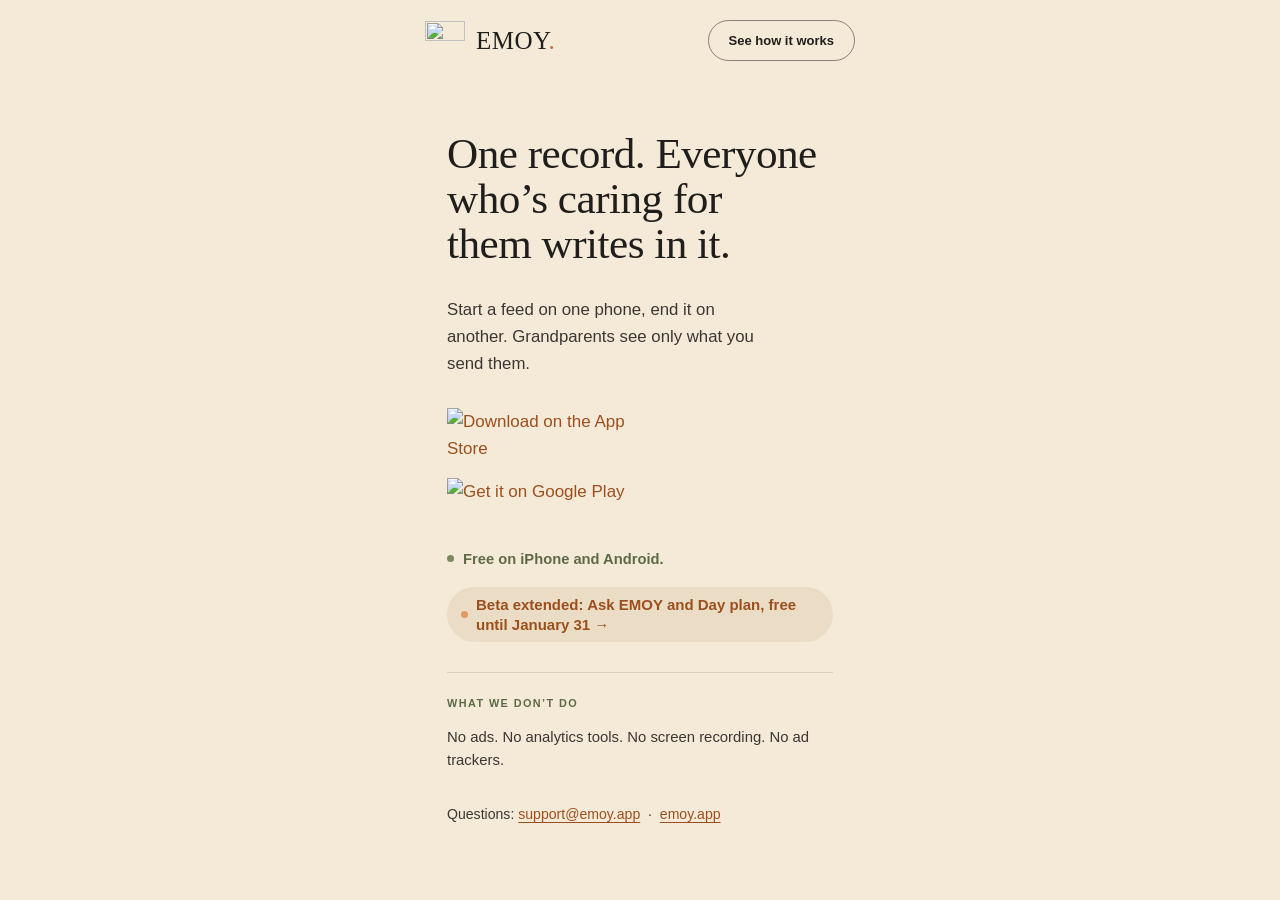
==== commit 3961275c: "Publish site/ from norijoa/family-circle-app@0a14879 Generated by the publish-site workflow. The sou" ====
--- a/get.html
+++ b/get.html
@@ -7,13 +7,20 @@
 <meta name="description" content="EMOY — one shared baby record every caregiver writes to. You choose what leaves the household.">
 <link rel="canonical" href="https://emoy.app/get">
 
-<!-- link previews: this URL gets pasted into messages a lot -->
+<!-- link previews: this URL gets pasted into messages a lot. The card is
+     og/get.png, rendered from scripts/og/template.html by
+     scripts/build_og_images.py: change the template, never the PNG. -->
 <meta property="og:title" content="Get EMOY">
 <meta property="og:description" content="One shared baby record every caregiver writes to. You choose what leaves the household.">
-<meta property="og:image" content="https://emoy.app/mark.png">
+<meta property="og:image" content="https://emoy.app/og/get.png">
+<meta property="og:image:width" content="1200">
+<meta property="og:image:height" content="630">
+<meta property="og:image:alt" content="EMOY: One shared baby log for the whole village. For parents, grandparents and nannies. Free on iPhone and Android.">
 <meta property="og:url" content="https://emoy.app/get">
 <meta property="og:type" content="website">
-<meta name="twitter:card" content="summary">
+<meta name="twitter:card" content="summary_large_image">
+<meta name="twitter:image" content="https://emoy.app/og/get.png">
+<meta name="twitter:image:alt" content="EMOY: One shared baby log for the whole village. For parents, grandparents and nannies. Free on iPhone and Android.">
 
 <link rel="stylesheet" href="style.css">
 <link rel="icon" href="icon.png">
@@ -186,7 +193,7 @@
 
     <!-- The homepage hero's teaser (Ayden, 2026-10-20), landing on the
          homepage's "What's new in 1.0.3" band. -->
-    <a class="beta-teaser" href="/#s-new"><span class="beta-dot" aria-hidden="true"></span>New: Ask EMOY and Day plan, free in beta&nbsp;&rarr;</a>
+    <a class="beta-teaser" href="/#s-new"><span class="beta-dot" aria-hidden="true"></span>Beta extended: Ask EMOY and Day plan, free until January&nbsp;31&nbsp;&rarr;</a>
   </div>
 
   <div class="claims">
--- a/style.css
+++ b/style.css
@@ -555,9 +555,10 @@
 }
 .lp .beta-teaser:hover { color: var(--accent); }
 .beta-teaser .beta-dot { flex: 0 0 auto; }
-/* A phone column (346px on /get at 390) is narrower than the pill at 15px: 14px
-   keeps it on one line there, and the nbsp before the arrow means a narrower
-   phone wraps the words, never the arrow alone. 13px is the site's floor. */
+/* A phone column (346px on /get at 390) is narrower than the pill at 15px, so
+   it drops to 14px there. Since "Beta extended … until January 31" (2026-11-25)
+   the pill wraps to two lines on a phone; the nbsps in "January 31 →" keep the
+   date and the arrow together, never alone on a line. 13px is the site's floor. */
 @media (max-width: 400px) { .lp .beta-teaser { font-size: 14px; padding: 8px 12px; } }
 @media (max-width: 900px) {
   .beta-row, .beta-row-flip { grid-template-columns: 1fr; gap: 20px; margin-left: 0; }
